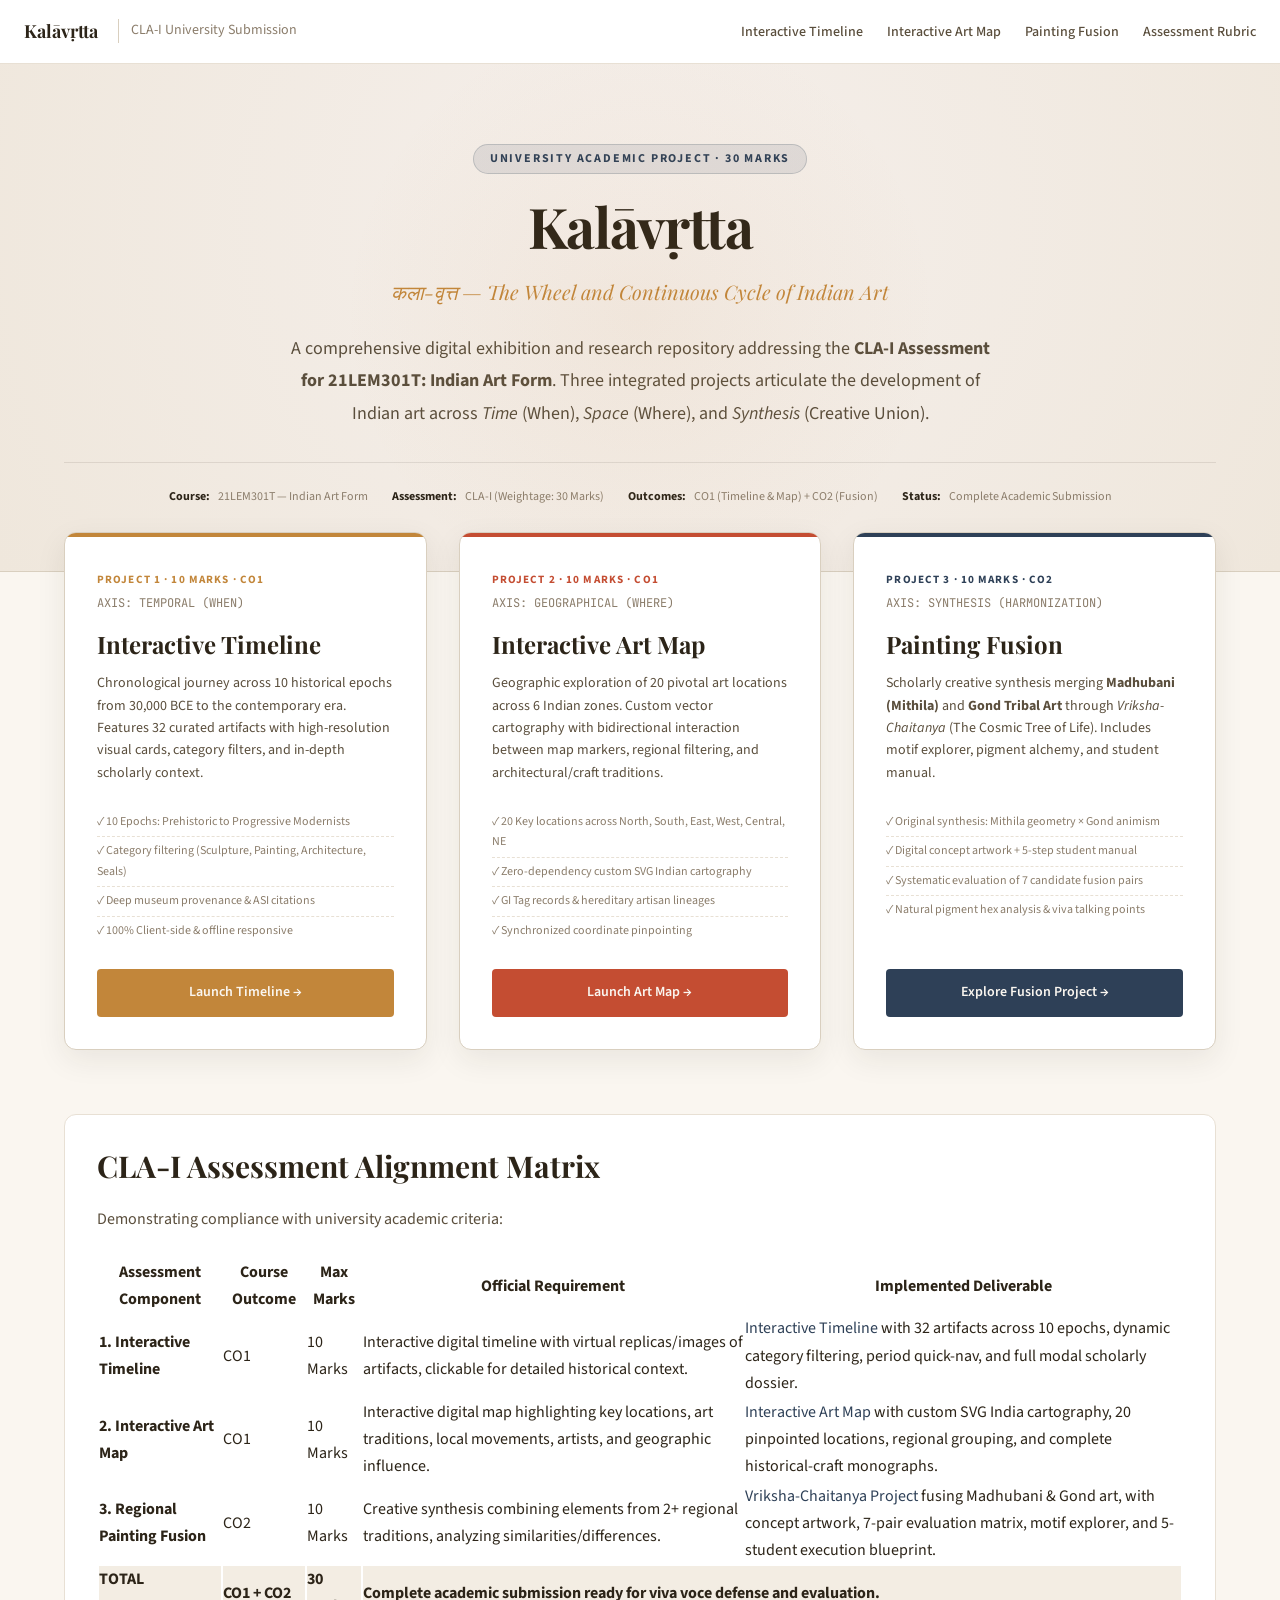
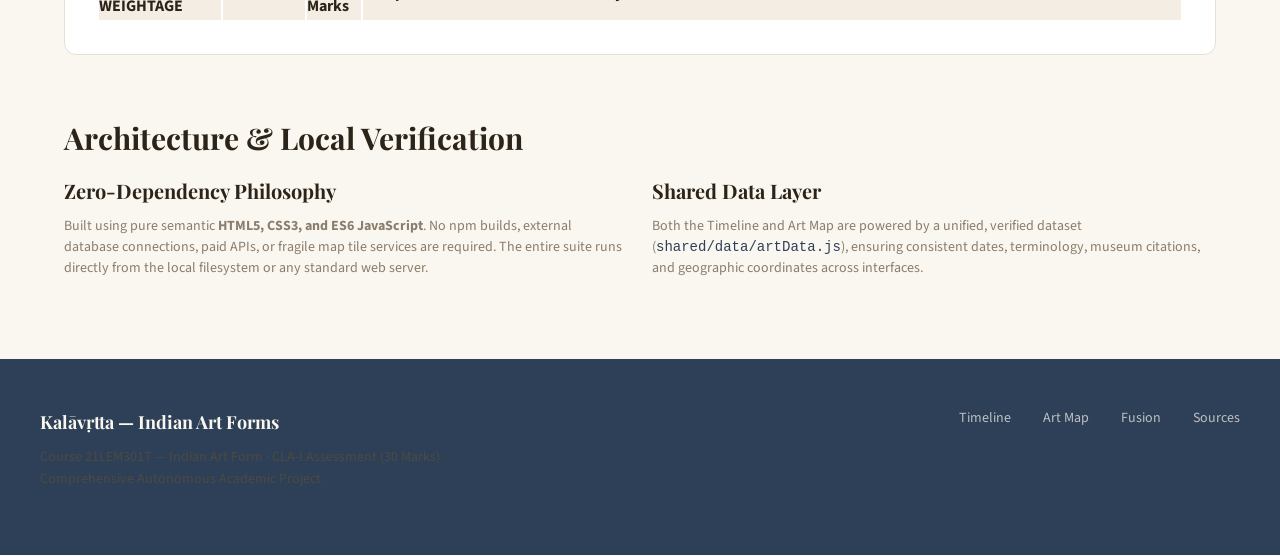
==== index.html @ e35fb88d "feat: complete CLA-I submission for 21LEM301T - Indian Art Form (Kalāvṛtta)" ====
<!DOCTYPE html>
<html lang="en">
<head>
  <meta charset="UTF-8">
  <meta name="viewport" content="width=device-width, initial-scale=1.0">
  <title>Kalāvṛtta — Indian Art Forms · CLA-I Academic Submission</title>
  <link rel="preconnect" href="https://fonts.googleapis.com">
  <link rel="preconnect" href="https://fonts.gstatic.com" crossorigin>
  <link href="https://fonts.googleapis.com/css2?family=Playfair+Display:ital,wght@0,400;0,700;1,400&family=Source+Sans+3:wght@400;500;600;700&family=JetBrains+Mono:wght@400;500&display=swap" rel="stylesheet">
  <link rel="stylesheet" href="shared/css/base.css">
  <style>
    /* Portal Specific Styles */
    .portal-hero {
      background: radial-gradient(circle at 50% 30%, #F5EFEB 0%, #EFE7DC 100%);
      padding: var(--space-20) 0 var(--space-16);
      text-align: center;
      border-bottom: 1px solid var(--color-border);
      position: relative;
      overflow: hidden;
    }
    .portal-hero::before {
      content: '';
      position: absolute;
      top: -50px;
      left: 50%;
      transform: translateX(-50%);
      width: 600px;
      height: 600px;
      background: radial-gradient(circle, rgba(194, 134, 58, 0.08) 0%, transparent 70%);
      pointer-events: none;
    }
    .portal-hero__badge {
      display: inline-block;
      font-size: var(--text-xs);
      font-weight: 700;
      letter-spacing: 0.15em;
      text-transform: uppercase;
      padding: var(--space-1) var(--space-4);
      border-radius: 100px;
      background: rgba(46, 64, 87, 0.1);
      color: var(--color-indigo);
      margin-bottom: var(--space-4);
      border: 1px solid rgba(46, 64, 87, 0.2);
    }
    .portal-hero__title {
      font-size: 3.5rem;
      font-family: var(--font-heading);
      letter-spacing: -0.02em;
      color: var(--color-text-primary);
      margin-bottom: var(--space-3);
    }
    .portal-hero__sanskrit {
      font-family: var(--font-heading);
      font-style: italic;
      color: var(--color-ochre);
      font-size: var(--text-xl);
      margin-bottom: var(--space-6);
    }
    .portal-hero__lead {
      max-width: 720px;
      margin: 0 auto var(--space-8);
      font-size: var(--text-lg);
      line-height: 1.8;
      color: var(--color-text-secondary);
    }

    /* Meta Badges */
    .portal-meta-bar {
      display: flex;
      justify-content: center;
      gap: var(--space-6);
      flex-wrap: wrap;
      margin-top: var(--space-6);
      padding-top: var(--space-6);
      border-top: 1px solid rgba(44, 36, 24, 0.1);
      font-size: var(--text-xs);
      color: var(--color-text-tertiary);
    }
    .portal-meta-bar span {
      display: flex;
      align-items: center;
      gap: var(--space-2);
    }
    .portal-meta-bar strong {
      color: var(--color-text-primary);
    }

    /* Triad Grid */
    .triad-grid {
      display: grid;
      grid-template-columns: repeat(3, 1fr);
      gap: var(--space-8);
      margin-top: calc(-1 * var(--space-10));
      margin-bottom: var(--space-16);
      position: relative;
      z-index: 10;
    }
    .triad-card {
      background: var(--color-surface);
      border: 1px solid var(--color-border);
      border-radius: var(--border-radius-lg);
      padding: var(--space-8);
      box-shadow: 0 10px 30px var(--color-shadow);
      display: flex;
      flex-direction: column;
      justify-content: space-between;
      transition: all var(--transition-base);
      position: relative;
      overflow: hidden;
    }
    .triad-card::before {
      content: '';
      position: absolute;
      top: 0;
      left: 0;
      right: 0;
      height: 4px;
      background: var(--card-accent, var(--color-ochre));
    }
    .triad-card:hover {
      transform: translateY(-6px);
      box-shadow: 0 16px 40px var(--color-shadow-md);
      border-color: var(--card-accent, var(--color-ochre));
    }

    .triad-card__tag {
      font-size: 0.7rem;
      font-weight: 700;
      text-transform: uppercase;
      letter-spacing: 0.1em;
      color: var(--card-accent, var(--color-ochre));
      margin-bottom: var(--space-2);
    }
    .triad-card__axis {
      font-family: 'JetBrains Mono', monospace;
      font-size: var(--text-xs);
      color: var(--color-text-tertiary);
      margin-bottom: var(--space-4);
      text-transform: uppercase;
    }
    .triad-card__title {
      font-size: var(--text-2xl);
      font-family: var(--font-heading);
      margin-bottom: var(--space-3);
      color: var(--color-text-primary);
    }
    .triad-card__desc {
      font-size: var(--text-sm);
      color: var(--color-text-secondary);
      line-height: 1.6;
      margin-bottom: var(--space-6);
      flex-grow: 1;
    }
    .triad-card__features {
      list-style: none;
      padding: 0;
      margin-bottom: var(--space-6);
      font-size: var(--text-xs);
      color: var(--color-text-tertiary);
    }
    .triad-card__features li {
      padding: var(--space-1) 0;
      border-bottom: 1px dashed var(--color-border-light);
    }
    .triad-card__features li:last-child {
      border-bottom: none;
    }

    /* Academic Rubric Matrix */
    .rubric-card {
      background: var(--color-surface);
      border: 1px solid var(--color-border-light);
      border-radius: var(--border-radius-lg);
      padding: var(--space-8);
      margin-bottom: var(--space-16);
    }

    @media (max-width: 950px) {
      .triad-grid {
        grid-template-columns: 1fr;
        margin-top: var(--space-8);
      }
      .portal-hero__title {
        font-size: 2.5rem;
      }
    }
  </style>
</head>
<body>

  <!-- Navigation -->
  <nav class="site-nav" role="navigation" aria-label="Main navigation">
    <div class="site-nav__brand">
      <span class="site-nav__title">Kalāvṛtta</span>
      <span class="site-nav__subtitle">CLA-I University Submission</span>
    </div>
    <ul class="site-nav__links">
      <li><a href="timeline/index.html">Interactive Timeline</a></li>
      <li><a href="art-map/index.html">Interactive Art Map</a></li>
      <li><a href="fusion/documentation/fusion-doc.html">Painting Fusion</a></li>
      <li><a href="#assessment">Assessment Rubric</a></li>
    </ul>
  </nav>

  <!-- Hero -->
  <header class="portal-hero">
    <div class="container">
      <span class="portal-hero__badge">University Academic Project · 30 Marks</span>
      <h1 class="portal-hero__title">Kalāvṛtta</h1>
      <p class="portal-hero__sanskrit">कला-वृत्त — The Wheel and Continuous Cycle of Indian Art</p>
      <p class="portal-hero__lead">
        A comprehensive digital exhibition and research repository addressing the <strong>CLA-I Assessment for 21LEM301T: Indian Art Form</strong>. 
        Three integrated projects articulate the development of Indian art across <em>Time</em> (When), <em>Space</em> (Where), and <em>Synthesis</em> (Creative Union).
      </p>

      <div class="portal-meta-bar">
        <span><strong>Course:</strong> 21LEM301T — Indian Art Form</span>
        <span><strong>Assessment:</strong> CLA-I (Weightage: 30 Marks)</span>
        <span><strong>Outcomes:</strong> CO1 (Timeline &amp; Map) + CO2 (Fusion)</span>
        <span><strong>Status:</strong> Complete Academic Submission</span>
      </div>
    </div>
  </header>

  <!-- Project Triad Navigation -->
  <main class="container">
    <div class="triad-grid">
      
      <!-- Project 1: Timeline -->
      <article class="triad-card" style="--card-accent: #C2863A;">
        <div>
          <span class="triad-card__tag">Project 1 · 10 Marks · CO1</span>
          <div class="triad-card__axis">AXIS: TEMPORAL (WHEN)</div>
          <h2 class="triad-card__title">Interactive Timeline</h2>
          <p class="triad-card__desc">
            Chronological journey across 10 historical epochs from 30,000 BCE to the contemporary era. Features 32 curated artifacts with high-resolution visual cards, category filters, and in-depth scholarly context.
          </p>
          <ul class="triad-card__features">
            <li>✓ 10 Epochs: Prehistoric to Progressive Modernists</li>
            <li>✓ Category filtering (Sculpture, Painting, Architecture, Seals)</li>
            <li>✓ Deep museum provenance &amp; ASI citations</li>
            <li>✓ 100% Client-side &amp; offline responsive</li>
          </ul>
        </div>
        <a href="timeline/index.html" class="btn btn--primary" style="background: #C2863A; justify-content: center;">
          Launch Timeline →
        </a>
      </article>

      <!-- Project 2: Art Map -->
      <article class="triad-card" style="--card-accent: #C44D32;">
        <div>
          <span class="triad-card__tag">Project 2 · 10 Marks · CO1</span>
          <div class="triad-card__axis">AXIS: GEOGRAPHICAL (WHERE)</div>
          <h2 class="triad-card__title">Interactive Art Map</h2>
          <p class="triad-card__desc">
            Geographic exploration of 20 pivotal art locations across 6 Indian zones. Custom vector cartography with bidirectional interaction between map markers, regional filtering, and architectural/craft traditions.
          </p>
          <ul class="triad-card__features">
            <li>✓ 20 Key locations across North, South, East, West, Central, NE</li>
            <li>✓ Zero-dependency custom SVG Indian cartography</li>
            <li>✓ GI Tag records &amp; hereditary artisan lineages</li>
            <li>✓ Synchronized coordinate pinpointing</li>
          </ul>
        </div>
        <a href="art-map/index.html" class="btn btn--primary" style="background: #C44D32; justify-content: center;">
          Launch Art Map →
        </a>
      </article>

      <!-- Project 3: Fusion -->
      <article class="triad-card" style="--card-accent: #2E4057;">
        <div>
          <span class="triad-card__tag">Project 3 · 10 Marks · CO2</span>
          <div class="triad-card__axis">AXIS: SYNTHESIS (HARMONIZATION)</div>
          <h2 class="triad-card__title">Painting Fusion</h2>
          <p class="triad-card__desc">
            Scholarly creative synthesis merging <strong>Madhubani (Mithila)</strong> and <strong>Gond Tribal Art</strong> through <em>Vriksha-Chaitanya</em> (The Cosmic Tree of Life). Includes motif explorer, pigment alchemy, and student manual.
          </p>
          <ul class="triad-card__features">
            <li>✓ Original synthesis: Mithila geometry × Gond animism</li>
            <li>✓ Digital concept artwork + 5-step student manual</li>
            <li>✓ Systematic evaluation of 7 candidate fusion pairs</li>
            <li>✓ Natural pigment hex analysis &amp; viva talking points</li>
          </ul>
        </div>
        <a href="fusion/documentation/fusion-doc.html" class="btn btn--primary" style="background: #2E4057; justify-content: center;">
          Explore Fusion Project →
        </a>
      </article>

    </div>

    <!-- Assessment Alignment Matrix -->
    <section class="rubric-card" id="assessment">
      <h2>CLA-I Assessment Alignment Matrix</h2>
      <p style="margin-bottom: var(--space-6);">Demonstrating compliance with university academic criteria:</p>

      <div class="comp-table-wrap">
        <table class="comp-table">
          <thead>
            <tr>
              <th>Assessment Component</th>
              <th>Course Outcome</th>
              <th>Max Marks</th>
              <th>Official Requirement</th>
              <th>Implemented Deliverable</th>
            </tr>
          </thead>
          <tbody>
            <tr>
              <td><strong>1. Interactive Timeline</strong></td>
              <td>CO1</td>
              <td>10 Marks</td>
              <td>Interactive digital timeline with virtual replicas/images of artifacts, clickable for detailed historical context.</td>
              <td><a href="timeline/index.html">Interactive Timeline</a> with 32 artifacts across 10 epochs, dynamic category filtering, period quick-nav, and full modal scholarly dossier.</td>
            </tr>
            <tr>
              <td><strong>2. Interactive Art Map</strong></td>
              <td>CO1</td>
              <td>10 Marks</td>
              <td>Interactive digital map highlighting key locations, art traditions, local movements, artists, and geographic influence.</td>
              <td><a href="art-map/index.html">Interactive Art Map</a> with custom SVG India cartography, 20 pinpointed locations, regional grouping, and complete historical-craft monographs.</td>
            </tr>
            <tr>
              <td><strong>3. Regional Painting Fusion</strong></td>
              <td>CO2</td>
              <td>10 Marks</td>
              <td>Creative synthesis combining elements from 2+ regional traditions, analyzing similarities/differences.</td>
              <td><a href="fusion/documentation/fusion-doc.html">Vriksha-Chaitanya Project</a> fusing Madhubani &amp; Gond art, with concept artwork, 7-pair evaluation matrix, motif explorer, and 5-student execution blueprint.</td>
            </tr>
            <tr style="background: var(--color-bg-alt); font-weight: 700;">
              <td><strong>TOTAL WEIGHTAGE</strong></td>
              <td>CO1 + CO2</td>
              <td>30 Marks</td>
              <td colspan="2">Complete academic submission ready for viva voce defense and evaluation.</td>
            </tr>
          </tbody>
        </table>
      </div>
    </section>

    <!-- Project Architecture & Offline Instructions -->
    <section class="section" style="padding-top: 0;">
      <h2>Architecture &amp; Local Verification</h2>
      <div style="display: grid; grid-template-columns: 1fr 1fr; gap: var(--space-6);">
        <div class="spec-card">
          <h4>Zero-Dependency Philosophy</h4>
          <p class="text-caption">Built using pure semantic <strong>HTML5, CSS3, and ES6 JavaScript</strong>. No npm builds, external database connections, paid APIs, or fragile map tile services are required. The entire suite runs directly from the local filesystem or any standard web server.</p>
        </div>
        <div class="spec-card">
          <h4>Shared Data Layer</h4>
          <p class="text-caption">Both the Timeline and Art Map are powered by a unified, verified dataset (<a href="shared/data/artData.js"><code>shared/data/artData.js</code></a>), ensuring consistent dates, terminology, museum citations, and geographic coordinates across interfaces.</p>
        </div>
      </div>
    </section>

  </main>

  <!-- Footer -->
  <footer class="site-footer">
    <div class="site-footer__content">
      <div>
        <div class="site-footer__brand">Kalāvṛtta — Indian Art Forms</div>
        <p class="site-footer__note">
          Course 21LEM301T — Indian Art Form · CLA-I Assessment (30 Marks)<br>
          Comprehensive Autonomous Academic Project
        </p>
      </div>
      <div class="site-footer__links">
        <a href="timeline/index.html">Timeline</a>
        <a href="art-map/index.html">Art Map</a>
        <a href="fusion/documentation/fusion-doc.html">Fusion</a>
        <a href="timeline/index.html#sources">Sources</a>
      </div>
    </div>
  </footer>

</body>
</html>
---- shared/css/base.css ----
/* ============================================
   INDIAN ART FORMS — CLA-I
   Shared Base Stylesheet
   
   Design Philosophy:
   Colors drawn from traditional Indian art materials —
   earth pigments, mineral colors, natural dyes.
   Typography emphasizes readability and scholarly tone.
   ============================================ */

/* --- CSS Custom Properties --- */
:root {
  /* Primary Palette — inspired by natural pigments */
  --color-bg: #FAF6F0;           /* Aged paper / cotton */
  --color-bg-alt: #F3EDE3;       /* Warm off-white */
  --color-surface: #FFFFFF;
  --color-surface-hover: #FBF8F3;
  
  /* Text hierarchy */
  --color-text-primary: #2C2418;    /* Deep brown-black */
  --color-text-secondary: #5A4E3C;  /* Warm grey-brown */
  --color-text-tertiary: #8B7D6B;   /* Muted earth */
  --color-text-inverse: #FAF6F0;
  
  /* Accent colors — mineral pigments */
  --color-ochre: #C2863A;           /* Yellow ochre */
  --color-vermilion: #C44D32;       /* Sindoor/vermilion */
  --color-indigo: #2E4057;          /* Natural indigo */
  --color-terra: #8B5E3C;           /* Terra cotta */
  --color-sage: #6B7F5E;            /* Natural green */
  --color-gold: #B8933A;            /* Gold leaf */
  
  /* Functional colors */
  --color-border: #D9CFBF;
  --color-border-light: #E8E0D4;
  --color-shadow: rgba(44, 36, 24, 0.08);
  --color-shadow-md: rgba(44, 36, 24, 0.12);
  --color-overlay: rgba(44, 36, 24, 0.6);
  
  /* Typography */
  --font-heading: 'Playfair Display', 'Georgia', serif;
  --font-body: 'Source Sans 3', 'Segoe UI', sans-serif;
  --font-caption: 'Source Sans 3', 'Segoe UI', sans-serif;
  
  /* Scale */
  --text-xs: 0.75rem;
  --text-sm: 0.875rem;
  --text-base: 1rem;
  --text-lg: 1.125rem;
  --text-xl: 1.25rem;
  --text-2xl: 1.5rem;
  --text-3xl: 1.875rem;
  --text-4xl: 2.25rem;
  --text-5xl: 3rem;
  
  /* Spacing */
  --space-1: 0.25rem;
  --space-2: 0.5rem;
  --space-3: 0.75rem;
  --space-4: 1rem;
  --space-5: 1.25rem;
  --space-6: 1.5rem;
  --space-8: 2rem;
  --space-10: 2.5rem;
  --space-12: 3rem;
  --space-16: 4rem;
  --space-20: 5rem;
  --space-24: 6rem;
  
  /* Layout */
  --max-width: 1200px;
  --max-width-narrow: 900px;
  --border-radius: 4px;
  --border-radius-md: 8px;
  --border-radius-lg: 12px;
  
  /* Transitions */
  --transition-fast: 150ms ease;
  --transition-base: 250ms ease;
  --transition-slow: 400ms ease;
}

/* --- Reset & Base --- */
*, *::before, *::after {
  box-sizing: border-box;
  margin: 0;
  padding: 0;
}

html {
  font-size: 16px;
  scroll-behavior: smooth;
  -webkit-text-size-adjust: 100%;
}

body {
  font-family: var(--font-body);
  font-size: var(--text-base);
  line-height: 1.7;
  color: var(--color-text-primary);
  background-color: var(--color-bg);
  -webkit-font-smoothing: antialiased;
  -moz-osx-font-smoothing: grayscale;
}

img {
  max-width: 100%;
  height: auto;
  display: block;
}

a {
  color: var(--color-indigo);
  text-decoration: none;
  transition: color var(--transition-fast);
}

a:hover {
  color: var(--color-ochre);
}

button {
  font-family: inherit;
  cursor: pointer;
  border: none;
  background: none;
}

/* --- Typography --- */
h1, h2, h3, h4, h5, h6 {
  font-family: var(--font-heading);
  font-weight: 700;
  line-height: 1.3;
  color: var(--color-text-primary);
}

h1 { font-size: var(--text-4xl); margin-bottom: var(--space-6); }
h2 { font-size: var(--text-3xl); margin-bottom: var(--space-5); }
h3 { font-size: var(--text-2xl); margin-bottom: var(--space-4); }
h4 { font-size: var(--text-xl); margin-bottom: var(--space-3); }

p {
  margin-bottom: var(--space-4);
  color: var(--color-text-secondary);
}

.text-caption {
  font-size: var(--text-sm);
  color: var(--color-text-tertiary);
  line-height: 1.5;
}

.text-overline {
  font-family: var(--font-body);
  font-size: var(--text-xs);
  font-weight: 600;
  letter-spacing: 0.12em;
  text-transform: uppercase;
  color: var(--color-ochre);
}

/* --- Layout Utilities --- */
.container {
  max-width: var(--max-width);
  margin: 0 auto;
  padding: 0 var(--space-6);
}

.container--narrow {
  max-width: var(--max-width-narrow);
}

.section {
  padding: var(--space-16) 0;
}

.section--alt {
  background-color: var(--color-bg-alt);
}

/* --- Shared Navigation --- */
.site-nav {
  display: flex;
  align-items: center;
  justify-content: space-between;
  padding: var(--space-4) var(--space-6);
  background: var(--color-surface);
  border-bottom: 1px solid var(--color-border-light);
  position: sticky;
  top: 0;
  z-index: 100;
}

.site-nav__brand {
  display: flex;
  align-items: center;
  gap: var(--space-3);
}

.site-nav__title {
  font-family: var(--font-heading);
  font-size: var(--text-lg);
  font-weight: 700;
  color: var(--color-text-primary);
}

.site-nav__subtitle {
  font-size: var(--text-sm);
  color: var(--color-text-tertiary);
  border-left: 1px solid var(--color-border);
  padding-left: var(--space-3);
  margin-left: var(--space-2);
}

.site-nav__links {
  display: flex;
  align-items: center;
  gap: var(--space-6);
  list-style: none;
}

.site-nav__links a {
  font-size: var(--text-sm);
  font-weight: 500;
  color: var(--color-text-secondary);
  padding: var(--space-2) 0;
  position: relative;
  transition: color var(--transition-fast);
}

.site-nav__links a:hover,
.site-nav__links a.active {
  color: var(--color-text-primary);
}

.site-nav__links a.active::after {
  content: '';
  position: absolute;
  bottom: -2px;
  left: 0;
  right: 0;
  height: 2px;
  background: var(--color-ochre);
}

/* Mobile nav toggle */
.nav-toggle {
  display: none;
  flex-direction: column;
  gap: 5px;
  padding: var(--space-2);
}

.nav-toggle span {
  display: block;
  width: 24px;
  height: 2px;
  background: var(--color-text-primary);
  transition: var(--transition-fast);
}

/* --- Cards --- */
.card {
  background: var(--color-surface);
  border: 1px solid var(--color-border-light);
  border-radius: var(--border-radius-md);
  overflow: hidden;
  transition: box-shadow var(--transition-base), transform var(--transition-base);
}

.card:hover {
  box-shadow: 0 4px 20px var(--color-shadow-md);
  transform: translateY(-2px);
}

.card__image {
  width: 100%;
  height: 200px;
  object-fit: cover;
  background-color: var(--color-bg-alt);
}

.card__body {
  padding: var(--space-5);
}

.card__title {
  font-family: var(--font-heading);
  font-size: var(--text-lg);
  font-weight: 600;
  margin-bottom: var(--space-2);
}

.card__meta {
  font-size: var(--text-sm);
  color: var(--color-text-tertiary);
  margin-bottom: var(--space-3);
}

/* --- Tags/Badges --- */
.tag {
  display: inline-block;
  font-size: var(--text-xs);
  font-weight: 600;
  padding: var(--space-1) var(--space-3);
  border-radius: 100px;
  background: var(--color-bg-alt);
  color: var(--color-text-secondary);
  letter-spacing: 0.02em;
}

.tag--ochre { background: rgba(194, 134, 58, 0.12); color: var(--color-ochre); }
.tag--vermilion { background: rgba(196, 77, 50, 0.12); color: var(--color-vermilion); }
.tag--indigo { background: rgba(46, 64, 87, 0.12); color: var(--color-indigo); }
.tag--terra { background: rgba(139, 94, 60, 0.12); color: var(--color-terra); }
.tag--sage { background: rgba(107, 127, 94, 0.12); color: var(--color-sage); }

/* --- Buttons --- */
.btn {
  display: inline-flex;
  align-items: center;
  gap: var(--space-2);
  font-family: var(--font-body);
  font-size: var(--text-sm);
  font-weight: 600;
  padding: var(--space-3) var(--space-6);
  border-radius: var(--border-radius);
  transition: all var(--transition-fast);
  cursor: pointer;
  border: none;
}

.btn--primary {
  background: var(--color-indigo);
  color: var(--color-text-inverse);
}

.btn--primary:hover {
  background: #3A5070;
}

.btn--secondary {
  background: transparent;
  color: var(--color-text-secondary);
  border: 1px solid var(--color-border);
}

.btn--secondary:hover {
  border-color: var(--color-text-secondary);
  color: var(--color-text-primary);
}

.btn--ghost {
  background: transparent;
  color: var(--color-text-secondary);
  padding: var(--space-2) var(--space-3);
}

.btn--ghost:hover {
  color: var(--color-text-primary);
  background: var(--color-bg-alt);
}

/* --- Modal --- */
.modal-overlay {
  position: fixed;
  inset: 0;
  background: var(--color-overlay);
  z-index: 1000;
  display: flex;
  align-items: center;
  justify-content: center;
  opacity: 0;
  visibility: hidden;
  transition: opacity var(--transition-base), visibility var(--transition-base);
}

.modal-overlay.active {
  opacity: 1;
  visibility: visible;
}

.modal {
  background: var(--color-surface);
  border-radius: var(--border-radius-lg);
  max-width: 720px;
  width: 90%;
  max-height: 85vh;
  overflow-y: auto;
  position: relative;
  transform: translateY(20px);
  transition: transform var(--transition-base);
}

.modal-overlay.active .modal {
  transform: translateY(0);
}

.modal__close {
  position: absolute;
  top: var(--space-4);
  right: var(--space-4);
  width: 36px;
  height: 36px;
  display: flex;
  align-items: center;
  justify-content: center;
  border-radius: 50%;
  font-size: var(--text-xl);
  color: var(--color-text-tertiary);
  z-index: 1;
  transition: all var(--transition-fast);
}

.modal__close:hover {
  background: var(--color-bg-alt);
  color: var(--color-text-primary);
}

.modal__image {
  width: 100%;
  height: 300px;
  object-fit: cover;
  background: var(--color-bg-alt);
}

.modal__body {
  padding: var(--space-8);
}

.modal__title {
  font-family: var(--font-heading);
  font-size: var(--text-2xl);
  margin-bottom: var(--space-2);
}

.modal__meta {
  display: flex;
  flex-wrap: wrap;
  gap: var(--space-4);
  margin-bottom: var(--space-6);
  padding-bottom: var(--space-6);
  border-bottom: 1px solid var(--color-border-light);
}

.modal__meta-item {
  font-size: var(--text-sm);
}

.modal__meta-label {
  color: var(--color-text-tertiary);
  display: block;
  font-size: var(--text-xs);
  text-transform: uppercase;
  letter-spacing: 0.08em;
  margin-bottom: var(--space-1);
}

.modal__section {
  margin-bottom: var(--space-6);
}

.modal__section-title {
  font-family: var(--font-heading);
  font-size: var(--text-base);
  font-weight: 600;
  color: var(--color-text-primary);
  margin-bottom: var(--space-2);
}

.modal__section p {
  font-size: var(--text-sm);
  line-height: 1.7;
}

/* --- Hero Section --- */
.hero {
  padding: var(--space-20) 0 var(--space-16);
  text-align: center;
  background: var(--color-bg-alt);
  border-bottom: 1px solid var(--color-border-light);
}

.hero__overline {
  font-size: var(--text-xs);
  font-weight: 600;
  letter-spacing: 0.15em;
  text-transform: uppercase;
  color: var(--color-ochre);
  margin-bottom: var(--space-4);
}

.hero__title {
  font-size: var(--text-5xl);
  font-weight: 700;
  line-height: 1.15;
  margin-bottom: var(--space-6);
  max-width: 700px;
  margin-left: auto;
  margin-right: auto;
}

.hero__description {
  font-size: var(--text-lg);
  color: var(--color-text-secondary);
  max-width: 600px;
  margin: 0 auto;
  line-height: 1.7;
}

/* --- Footer --- */
.site-footer {
  padding: var(--space-12) var(--space-6);
  background: var(--color-indigo);
  color: var(--color-text-inverse);
}

.site-footer__content {
  max-width: var(--max-width);
  margin: 0 auto;
  display: flex;
  justify-content: space-between;
  align-items: flex-start;
  gap: var(--space-8);
}

.site-footer__brand {
  font-family: var(--font-heading);
  font-size: var(--text-lg);
  font-weight: 700;
  margin-bottom: var(--space-2);
}

.site-footer__note {
  font-size: var(--text-sm);
  opacity: 0.7;
  max-width: 400px;
  line-height: 1.6;
}

.site-footer__links {
  display: flex;
  gap: var(--space-8);
}

.site-footer__links a {
  font-size: var(--text-sm);
  color: var(--color-text-inverse);
  opacity: 0.7;
  transition: opacity var(--transition-fast);
}

.site-footer__links a:hover {
  opacity: 1;
  color: var(--color-text-inverse);
}

/* --- Accessibility --- */
.sr-only {
  position: absolute;
  width: 1px;
  height: 1px;
  padding: 0;
  margin: -1px;
  overflow: hidden;
  clip: rect(0, 0, 0, 0);
  white-space: nowrap;
  border-width: 0;
}

:focus-visible {
  outline: 2px solid var(--color-ochre);
  outline-offset: 2px;
}

/* --- Responsive --- */
@media (max-width: 768px) {
  :root {
    --text-5xl: 2.25rem;
    --text-4xl: 1.875rem;
    --text-3xl: 1.5rem;
  }
  
  .site-nav {
    flex-wrap: wrap;
  }
  
  .site-nav__links {
    display: none;
    flex-direction: column;
    width: 100%;
    padding-top: var(--space-4);
    gap: var(--space-2);
  }
  
  .site-nav__links.open {
    display: flex;
  }
  
  .nav-toggle {
    display: flex;
  }
  
  .site-footer__content {
    flex-direction: column;
    text-align: center;
  }
  
  .site-footer__links {
    justify-content: center;
  }
  
  .hero {
    padding: var(--space-12) 0 var(--space-10);
  }
  
  .hero__title {
    font-size: var(--text-3xl);
  }
  
  .hero__description {
    font-size: var(--text-base);
  }
  
  .modal {
    width: 95%;
    max-height: 90vh;
  }
  
  .modal__image {
    height: 200px;
  }
  
  .modal__body {
    padding: var(--space-5);
  }
}

@media (max-width: 480px) {
  .container {
    padding: 0 var(--space-4);
  }
  
  .section {
    padding: var(--space-10) 0;
  }
}

/* --- Loading States --- */
.skeleton {
  background: linear-gradient(90deg, var(--color-bg-alt) 25%, var(--color-bg) 50%, var(--color-bg-alt) 75%);
  background-size: 200% 100%;
  animation: skeleton-loading 1.5s ease-in-out infinite;
  border-radius: var(--border-radius);
}

@keyframes skeleton-loading {
  0% { background-position: 200% 0; }
  100% { background-position: -200% 0; }
}

/* --- Print Styles --- */
@media print {
  .site-nav,
  .nav-toggle,
  .btn,
  .modal-overlay {
    display: none !important;
  }
  
  body {
    background: white;
    color: black;
  }
}
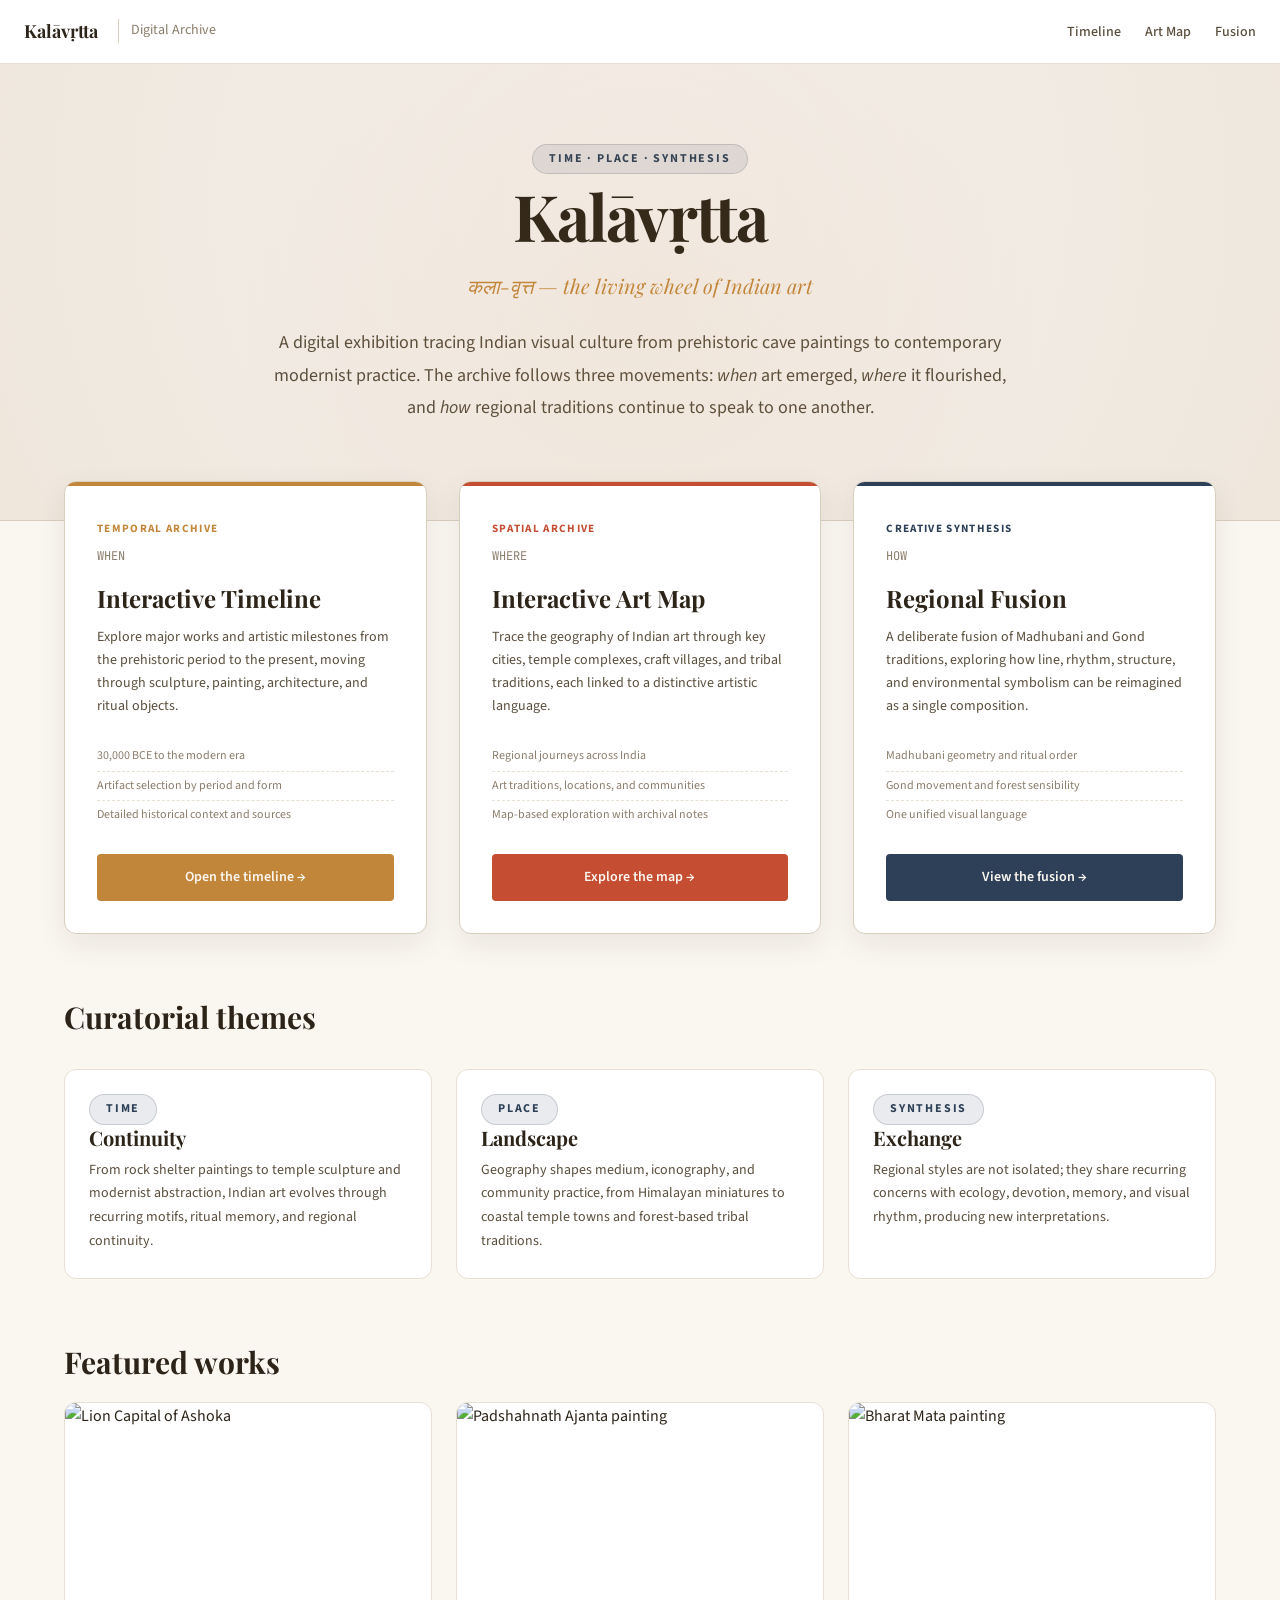
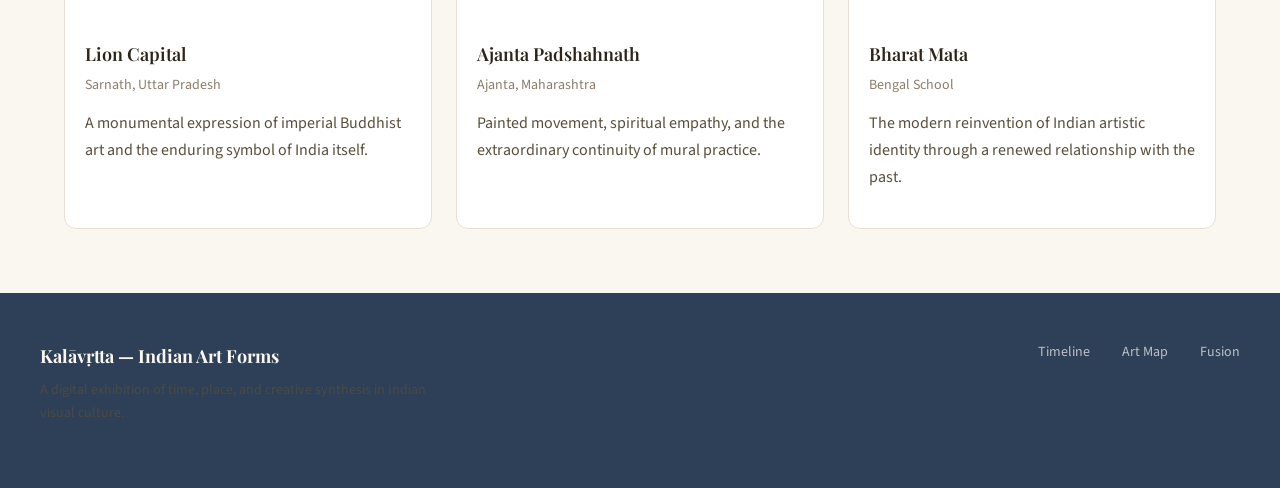
==== commit 85436c73: "Finalize Indian art exhibition assets and UI cleanup" ====
--- a/index.html
+++ b/index.html
@@ -3,13 +3,12 @@
 <head>
   <meta charset="UTF-8">
   <meta name="viewport" content="width=device-width, initial-scale=1.0">
-  <title>Kalāvṛtta — Indian Art Forms · CLA-I Academic Submission</title>
+  <title>Kalāvṛtta — Indian Art Forms</title>
   <link rel="preconnect" href="https://fonts.googleapis.com">
   <link rel="preconnect" href="https://fonts.gstatic.com" crossorigin>
   <link href="https://fonts.googleapis.com/css2?family=Playfair+Display:ital,wght@0,400;0,700;1,400&family=Source+Sans+3:wght@400;500;600;700&family=JetBrains+Mono:wght@400;500&display=swap" rel="stylesheet">
   <link rel="stylesheet" href="shared/css/base.css">
   <style>
-    /* Portal Specific Styles */
     .portal-hero {
       background: radial-gradient(circle at 50% 30%, #F5EFEB 0%, #EFE7DC 100%);
       padding: var(--space-20) 0 var(--space-16);
@@ -21,15 +20,12 @@
     .portal-hero::before {
       content: '';
       position: absolute;
-      top: -50px;
-      left: 50%;
-      transform: translateX(-50%);
-      width: 600px;
-      height: 600px;
-      background: radial-gradient(circle, rgba(194, 134, 58, 0.08) 0%, transparent 70%);
+      inset: 0;
+      background: radial-gradient(circle at center, rgba(194, 134, 58, 0.08), transparent 60%);
       pointer-events: none;
     }
-    .portal-hero__badge {
+    .portal-hero__badge,
+    .theme-chip {
       display: inline-block;
       font-size: var(--text-xs);
       font-weight: 700;
@@ -39,14 +35,12 @@
       border-radius: 100px;
       background: rgba(46, 64, 87, 0.1);
       color: var(--color-indigo);
-      margin-bottom: var(--space-4);
-      border: 1px solid rgba(46, 64, 87, 0.2);
+      border: 1px solid rgba(46, 64, 87, 0.18);
     }
     .portal-hero__title {
-      font-size: 3.5rem;
+      font-size: clamp(2.8rem, 5vw, 4rem);
       font-family: var(--font-heading);
-      letter-spacing: -0.02em;
-      color: var(--color-text-primary);
+      letter-spacing: -0.03em;
       margin-bottom: var(--space-3);
     }
     .portal-hero__sanskrit {
@@ -57,43 +51,20 @@
       margin-bottom: var(--space-6);
     }
     .portal-hero__lead {
-      max-width: 720px;
+      max-width: 760px;
       margin: 0 auto var(--space-8);
       font-size: var(--text-lg);
       line-height: 1.8;
       color: var(--color-text-secondary);
     }
-
-    /* Meta Badges */
-    .portal-meta-bar {
-      display: flex;
-      justify-content: center;
-      gap: var(--space-6);
-      flex-wrap: wrap;
-      margin-top: var(--space-6);
-      padding-top: var(--space-6);
-      border-top: 1px solid rgba(44, 36, 24, 0.1);
-      font-size: var(--text-xs);
-      color: var(--color-text-tertiary);
-    }
-    .portal-meta-bar span {
-      display: flex;
-      align-items: center;
-      gap: var(--space-2);
-    }
-    .portal-meta-bar strong {
-      color: var(--color-text-primary);
-    }
-
-    /* Triad Grid */
     .triad-grid {
       display: grid;
-      grid-template-columns: repeat(3, 1fr);
+      grid-template-columns: repeat(3, minmax(0, 1fr));
       gap: var(--space-8);
       margin-top: calc(-1 * var(--space-10));
       margin-bottom: var(--space-16);
       position: relative;
-      z-index: 10;
+      z-index: 2;
     }
     .triad-card {
       background: var(--color-surface);
@@ -104,16 +75,14 @@
       display: flex;
       flex-direction: column;
       justify-content: space-between;
-      transition: all var(--transition-base);
+      transition: transform var(--transition-base), box-shadow var(--transition-base), border-color var(--transition-base);
       position: relative;
       overflow: hidden;
     }
     .triad-card::before {
       content: '';
       position: absolute;
-      top: 0;
-      left: 0;
-      right: 0;
+      inset: 0 0 auto 0;
       height: 4px;
       background: var(--card-accent, var(--color-ochre));
     }
@@ -122,12 +91,12 @@
       box-shadow: 0 16px 40px var(--color-shadow-md);
       border-color: var(--card-accent, var(--color-ochre));
     }
-
     .triad-card__tag {
+      display: inline-block;
       font-size: 0.7rem;
       font-weight: 700;
+      letter-spacing: 0.12em;
       text-transform: uppercase;
-      letter-spacing: 0.1em;
       color: var(--card-accent, var(--color-ochre));
       margin-bottom: var(--space-2);
     }
@@ -142,14 +111,12 @@
       font-size: var(--text-2xl);
       font-family: var(--font-heading);
       margin-bottom: var(--space-3);
-      color: var(--color-text-primary);
     }
     .triad-card__desc {
       font-size: var(--text-sm);
       color: var(--color-text-secondary);
-      line-height: 1.6;
+      line-height: 1.65;
       margin-bottom: var(--space-6);
-      flex-grow: 1;
     }
     .triad-card__features {
       list-style: none;
@@ -165,216 +132,199 @@
     .triad-card__features li:last-child {
       border-bottom: none;
     }
-
-    /* Academic Rubric Matrix */
-    .rubric-card {
+    .theme-grid {
+      display: grid;
+      grid-template-columns: repeat(3, minmax(0, 1fr));
+      gap: var(--space-6);
+      margin: var(--space-8) 0 var(--space-16);
+    }
+    .theme-card {
       background: var(--color-surface);
       border: 1px solid var(--color-border-light);
       border-radius: var(--border-radius-lg);
-      padding: var(--space-8);
+      padding: var(--space-6);
+    }
+    .theme-card h3 {
+      margin-bottom: var(--space-2);
+      font-size: var(--text-xl);
+    }
+    .theme-card p {
+      margin-bottom: 0;
+      font-size: var(--text-sm);
+    }
+    .feature-row {
+      display: grid;
+      grid-template-columns: repeat(3, minmax(0, 1fr));
+      gap: var(--space-6);
       margin-bottom: var(--space-16);
     }
-
+    .feature-row .card {
+      background: var(--color-surface);
+      border: 1px solid var(--color-border-light);
+      border-radius: var(--border-radius-lg);
+      overflow: hidden;
+    }
+    .feature-row img {
+      height: 220px;
+      width: 100%;
+      object-fit: cover;
+      display: block;
+    }
+    .feature-row .card__body {
+      padding: var(--space-5);
+    }
     @media (max-width: 950px) {
-      .triad-grid {
+      .triad-grid,
+      .theme-grid,
+      .feature-row {
         grid-template-columns: 1fr;
-        margin-top: var(--space-8);
-      }
-      .portal-hero__title {
-        font-size: 2.5rem;
       }
     }
   </style>
 </head>
 <body>
-
-  <!-- Navigation -->
   <nav class="site-nav" role="navigation" aria-label="Main navigation">
     <div class="site-nav__brand">
       <span class="site-nav__title">Kalāvṛtta</span>
-      <span class="site-nav__subtitle">CLA-I University Submission</span>
+      <span class="site-nav__subtitle">Digital Archive</span>
     </div>
     <ul class="site-nav__links">
-      <li><a href="timeline/index.html">Interactive Timeline</a></li>
-      <li><a href="art-map/index.html">Interactive Art Map</a></li>
-      <li><a href="fusion/documentation/fusion-doc.html">Painting Fusion</a></li>
-      <li><a href="#assessment">Assessment Rubric</a></li>
+      <li><a href="timeline/index.html">Timeline</a></li>
+      <li><a href="art-map/index.html">Art Map</a></li>
+      <li><a href="fusion/documentation/fusion-doc.html">Fusion</a></li>
     </ul>
   </nav>
 
-  <!-- Hero -->
   <header class="portal-hero">
     <div class="container">
-      <span class="portal-hero__badge">University Academic Project · 30 Marks</span>
+      <span class="portal-hero__badge">Time · Place · Synthesis</span>
       <h1 class="portal-hero__title">Kalāvṛtta</h1>
-      <p class="portal-hero__sanskrit">कला-वृत्त — The Wheel and Continuous Cycle of Indian Art</p>
+      <p class="portal-hero__sanskrit">कला-वृत्त — the living wheel of Indian art</p>
       <p class="portal-hero__lead">
-        A comprehensive digital exhibition and research repository addressing the <strong>CLA-I Assessment for 21LEM301T: Indian Art Form</strong>. 
-        Three integrated projects articulate the development of Indian art across <em>Time</em> (When), <em>Space</em> (Where), and <em>Synthesis</em> (Creative Union).
+        A digital exhibition tracing Indian visual culture from prehistoric cave paintings to contemporary modernist practice. The archive follows three movements: <em>when</em> art emerged, <em>where</em> it flourished, and <em>how</em> regional traditions continue to speak to one another.
       </p>
-
-      <div class="portal-meta-bar">
-        <span><strong>Course:</strong> 21LEM301T — Indian Art Form</span>
-        <span><strong>Assessment:</strong> CLA-I (Weightage: 30 Marks)</span>
-        <span><strong>Outcomes:</strong> CO1 (Timeline &amp; Map) + CO2 (Fusion)</span>
-        <span><strong>Status:</strong> Complete Academic Submission</span>
-      </div>
     </div>
   </header>
 
-  <!-- Project Triad Navigation -->
   <main class="container">
     <div class="triad-grid">
-      
-      <!-- Project 1: Timeline -->
       <article class="triad-card" style="--card-accent: #C2863A;">
         <div>
-          <span class="triad-card__tag">Project 1 · 10 Marks · CO1</span>
-          <div class="triad-card__axis">AXIS: TEMPORAL (WHEN)</div>
+          <span class="triad-card__tag">Temporal Archive</span>
+          <div class="triad-card__axis">When</div>
           <h2 class="triad-card__title">Interactive Timeline</h2>
           <p class="triad-card__desc">
-            Chronological journey across 10 historical epochs from 30,000 BCE to the contemporary era. Features 32 curated artifacts with high-resolution visual cards, category filters, and in-depth scholarly context.
+            Explore major works and artistic milestones from the prehistoric period to the present, moving through sculpture, painting, architecture, and ritual objects.
           </p>
           <ul class="triad-card__features">
-            <li>✓ 10 Epochs: Prehistoric to Progressive Modernists</li>
-            <li>✓ Category filtering (Sculpture, Painting, Architecture, Seals)</li>
-            <li>✓ Deep museum provenance &amp; ASI citations</li>
-            <li>✓ 100% Client-side &amp; offline responsive</li>
+            <li>30,000 BCE to the modern era</li>
+            <li>Artifact selection by period and form</li>
+            <li>Detailed historical context and sources</li>
           </ul>
         </div>
-        <a href="timeline/index.html" class="btn btn--primary" style="background: #C2863A; justify-content: center;">
-          Launch Timeline →
-        </a>
+        <a href="timeline/index.html" class="btn btn--primary" style="background: #C2863A; justify-content: center;">Open the timeline →</a>
       </article>
 
-      <!-- Project 2: Art Map -->
       <article class="triad-card" style="--card-accent: #C44D32;">
         <div>
-          <span class="triad-card__tag">Project 2 · 10 Marks · CO1</span>
-          <div class="triad-card__axis">AXIS: GEOGRAPHICAL (WHERE)</div>
+          <span class="triad-card__tag">Spatial Archive</span>
+          <div class="triad-card__axis">Where</div>
           <h2 class="triad-card__title">Interactive Art Map</h2>
           <p class="triad-card__desc">
-            Geographic exploration of 20 pivotal art locations across 6 Indian zones. Custom vector cartography with bidirectional interaction between map markers, regional filtering, and architectural/craft traditions.
+            Trace the geography of Indian art through key cities, temple complexes, craft villages, and tribal traditions, each linked to a distinctive artistic language.
           </p>
           <ul class="triad-card__features">
-            <li>✓ 20 Key locations across North, South, East, West, Central, NE</li>
-            <li>✓ Zero-dependency custom SVG Indian cartography</li>
-            <li>✓ GI Tag records &amp; hereditary artisan lineages</li>
-            <li>✓ Synchronized coordinate pinpointing</li>
+            <li>Regional journeys across India</li>
+            <li>Art traditions, locations, and communities</li>
+            <li>Map-based exploration with archival notes</li>
           </ul>
         </div>
-        <a href="art-map/index.html" class="btn btn--primary" style="background: #C44D32; justify-content: center;">
-          Launch Art Map →
-        </a>
+        <a href="art-map/index.html" class="btn btn--primary" style="background: #C44D32; justify-content: center;">Explore the map →</a>
       </article>
 
-      <!-- Project 3: Fusion -->
       <article class="triad-card" style="--card-accent: #2E4057;">
         <div>
-          <span class="triad-card__tag">Project 3 · 10 Marks · CO2</span>
-          <div class="triad-card__axis">AXIS: SYNTHESIS (HARMONIZATION)</div>
-          <h2 class="triad-card__title">Painting Fusion</h2>
+          <span class="triad-card__tag">Creative Synthesis</span>
+          <div class="triad-card__axis">How</div>
+          <h2 class="triad-card__title">Regional Fusion</h2>
           <p class="triad-card__desc">
-            Scholarly creative synthesis merging <strong>Madhubani (Mithila)</strong> and <strong>Gond Tribal Art</strong> through <em>Vriksha-Chaitanya</em> (The Cosmic Tree of Life). Includes motif explorer, pigment alchemy, and student manual.
+            A deliberate fusion of Madhubani and Gond traditions, exploring how line, rhythm, structure, and environmental symbolism can be reimagined as a single composition.
           </p>
           <ul class="triad-card__features">
-            <li>✓ Original synthesis: Mithila geometry × Gond animism</li>
-            <li>✓ Digital concept artwork + 5-step student manual</li>
-            <li>✓ Systematic evaluation of 7 candidate fusion pairs</li>
-            <li>✓ Natural pigment hex analysis &amp; viva talking points</li>
+            <li>Madhubani geometry and ritual order</li>
+            <li>Gond movement and forest sensibility</li>
+            <li>One unified visual language</li>
           </ul>
         </div>
-        <a href="fusion/documentation/fusion-doc.html" class="btn btn--primary" style="background: #2E4057; justify-content: center;">
-          Explore Fusion Project →
-        </a>
+        <a href="fusion/documentation/fusion-doc.html" class="btn btn--primary" style="background: #2E4057; justify-content: center;">View the fusion →</a>
       </article>
-
     </div>
 
-    <!-- Assessment Alignment Matrix -->
-    <section class="rubric-card" id="assessment">
-      <h2>CLA-I Assessment Alignment Matrix</h2>
-      <p style="margin-bottom: var(--space-6);">Demonstrating compliance with university academic criteria:</p>
-
-      <div class="comp-table-wrap">
-        <table class="comp-table">
-          <thead>
-            <tr>
-              <th>Assessment Component</th>
-              <th>Course Outcome</th>
-              <th>Max Marks</th>
-              <th>Official Requirement</th>
-              <th>Implemented Deliverable</th>
-            </tr>
-          </thead>
-          <tbody>
-            <tr>
-              <td><strong>1. Interactive Timeline</strong></td>
-              <td>CO1</td>
-              <td>10 Marks</td>
-              <td>Interactive digital timeline with virtual replicas/images of artifacts, clickable for detailed historical context.</td>
-              <td><a href="timeline/index.html">Interactive Timeline</a> with 32 artifacts across 10 epochs, dynamic category filtering, period quick-nav, and full modal scholarly dossier.</td>
-            </tr>
-            <tr>
-              <td><strong>2. Interactive Art Map</strong></td>
-              <td>CO1</td>
-              <td>10 Marks</td>
-              <td>Interactive digital map highlighting key locations, art traditions, local movements, artists, and geographic influence.</td>
-              <td><a href="art-map/index.html">Interactive Art Map</a> with custom SVG India cartography, 20 pinpointed locations, regional grouping, and complete historical-craft monographs.</td>
-            </tr>
-            <tr>
-              <td><strong>3. Regional Painting Fusion</strong></td>
-              <td>CO2</td>
-              <td>10 Marks</td>
-              <td>Creative synthesis combining elements from 2+ regional traditions, analyzing similarities/differences.</td>
-              <td><a href="fusion/documentation/fusion-doc.html">Vriksha-Chaitanya Project</a> fusing Madhubani &amp; Gond art, with concept artwork, 7-pair evaluation matrix, motif explorer, and 5-student execution blueprint.</td>
-            </tr>
-            <tr style="background: var(--color-bg-alt); font-weight: 700;">
-              <td><strong>TOTAL WEIGHTAGE</strong></td>
-              <td>CO1 + CO2</td>
-              <td>30 Marks</td>
-              <td colspan="2">Complete academic submission ready for viva voce defense and evaluation.</td>
-            </tr>
-          </tbody>
-        </table>
+    <section>
+      <h2>Curatorial themes</h2>
+      <div class="theme-grid">
+        <div class="theme-card">
+          <span class="theme-chip">Time</span>
+          <h3>Continuity</h3>
+          <p>From rock shelter paintings to temple sculpture and modernist abstraction, Indian art evolves through recurring motifs, ritual memory, and regional continuity.</p>
+        </div>
+        <div class="theme-card">
+          <span class="theme-chip">Place</span>
+          <h3>Landscape</h3>
+          <p>Geography shapes medium, iconography, and community practice, from Himalayan miniatures to coastal temple towns and forest-based tribal traditions.</p>
+        </div>
+        <div class="theme-card">
+          <span class="theme-chip">Synthesis</span>
+          <h3>Exchange</h3>
+          <p>Regional styles are not isolated; they share recurring concerns with ecology, devotion, memory, and visual rhythm, producing new interpretations.</p>
+        </div>
       </div>
     </section>
 
-    <!-- Project Architecture & Offline Instructions -->
-    <section class="section" style="padding-top: 0;">
-      <h2>Architecture &amp; Local Verification</h2>
-      <div style="display: grid; grid-template-columns: 1fr 1fr; gap: var(--space-6);">
-        <div class="spec-card">
-          <h4>Zero-Dependency Philosophy</h4>
-          <p class="text-caption">Built using pure semantic <strong>HTML5, CSS3, and ES6 JavaScript</strong>. No npm builds, external database connections, paid APIs, or fragile map tile services are required. The entire suite runs directly from the local filesystem or any standard web server.</p>
-        </div>
-        <div class="spec-card">
-          <h4>Shared Data Layer</h4>
-          <p class="text-caption">Both the Timeline and Art Map are powered by a unified, verified dataset (<a href="shared/data/artData.js"><code>shared/data/artData.js</code></a>), ensuring consistent dates, terminology, museum citations, and geographic coordinates across interfaces.</p>
-        </div>
+    <section>
+      <h2>Featured works</h2>
+      <div class="feature-row">
+        <article class="card">
+          <img src="https://upload.wikimedia.org/wikipedia/commons/thumb/5/51/Ashokan_Pillar_at_Vaishali%2C_Bihar%2C_India.jpg/800px-Ashokan_Pillar_at_Vaishali%2C_Bihar%2C_India.jpg" alt="Lion Capital of Ashoka">
+          <div class="card__body">
+            <h3 class="card__title">Lion Capital</h3>
+            <p class="card__meta">Sarnath, Uttar Pradesh</p>
+            <p>A monumental expression of imperial Buddhist art and the enduring symbol of India itself.</p>
+          </div>
+        </article>
+        <article class="card">
+          <img src="https://upload.wikimedia.org/wikipedia/commons/thumb/5/5e/Ajanta_Padmapani.jpg/800px-Ajanta_Padmapani.jpg" alt="Padshahnath Ajanta painting">
+          <div class="card__body">
+            <h3 class="card__title">Ajanta Padshahnath</h3>
+            <p class="card__meta">Ajanta, Maharashtra</p>
+            <p>Painted movement, spiritual empathy, and the extraordinary continuity of mural practice.</p>
+          </div>
+        </article>
+        <article class="card">
+          <img src="https://upload.wikimedia.org/wikipedia/commons/thumb/8/8f/Bharat_Mata_by_Abanindranath_Tagore.jpg/800px-Bharat_Mata_by_Abanindranath_Tagore.jpg" alt="Bharat Mata painting">
+          <div class="card__body">
+            <h3 class="card__title">Bharat Mata</h3>
+            <p class="card__meta">Bengal School</p>
+            <p>The modern reinvention of Indian artistic identity through a renewed relationship with the past.</p>
+          </div>
+        </article>
       </div>
     </section>
-
   </main>
 
-  <!-- Footer -->
   <footer class="site-footer">
     <div class="site-footer__content">
       <div>
         <div class="site-footer__brand">Kalāvṛtta — Indian Art Forms</div>
-        <p class="site-footer__note">
-          Course 21LEM301T — Indian Art Form · CLA-I Assessment (30 Marks)<br>
-          Comprehensive Autonomous Academic Project
-        </p>
+        <p class="site-footer__note">A digital exhibition of time, place, and creative synthesis in Indian visual culture.</p>
       </div>
       <div class="site-footer__links">
         <a href="timeline/index.html">Timeline</a>
         <a href="art-map/index.html">Art Map</a>
         <a href="fusion/documentation/fusion-doc.html">Fusion</a>
-        <a href="timeline/index.html#sources">Sources</a>
       </div>
     </div>
   </footer>
-
 </body>
 </html>
+
--- a/shared/css/base.css
+++ b/shared/css/base.css
@@ -1,5 +1,5 @@
 /* ============================================
-   INDIAN ART FORMS — CLA-I
+  INDIAN ART FORMS — KALAVRTTA
    Shared Base Stylesheet
    
    Design Philosophy:
